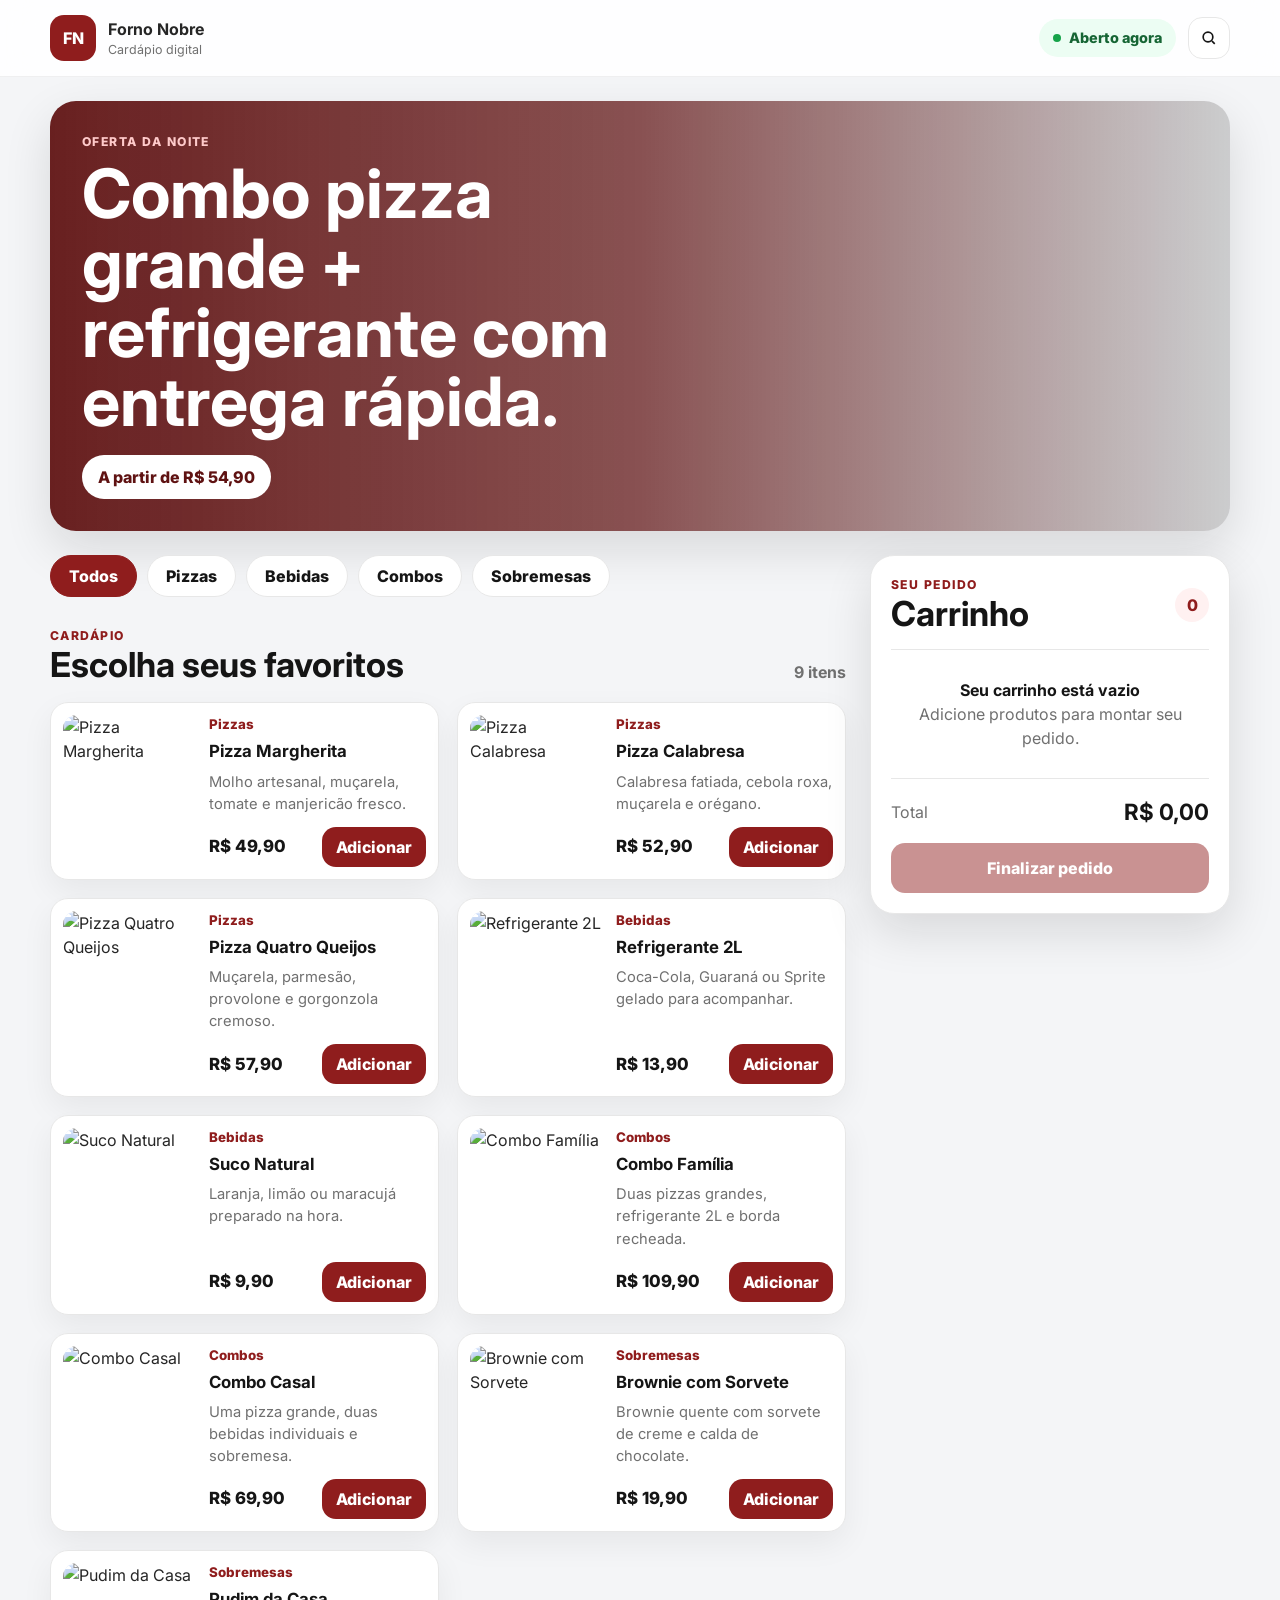
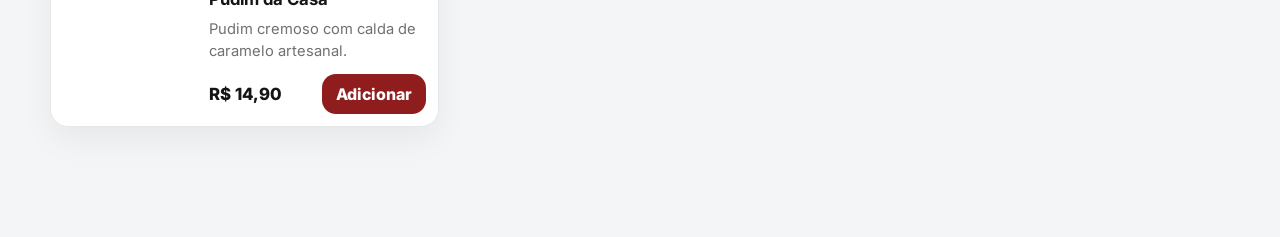
==== index.html @ 73dd830f "Add files via upload" ====
<!DOCTYPE html>
<html lang="pt-BR">
<head>
  <meta charset="UTF-8">
  <meta name="viewport" content="width=device-width, initial-scale=1.0, viewport-fit=cover">
  <title>Forno Nobre | Cardápio Digital</title>
  <link rel="preconnect" href="https://fonts.googleapis.com">
  <link rel="preconnect" href="https://fonts.gstatic.com" crossorigin>
  <link href="https://fonts.googleapis.com/css2?family=Inter:wght@400;500;600;700;800&display=swap" rel="stylesheet">
  <link rel="stylesheet" href="style.css">
</head>
<body>
  <header class="app-header">
    <div class="header-content">
      <a class="brand" href="#" aria-label="Forno Nobre">
        <span class="brand-mark">FN</span>
        <span>
          <strong>Forno Nobre</strong>
          <small>Cardápio digital</small>
        </span>
      </a>

      <div class="header-actions">
        <span class="status"><span></span>Aberto agora</span>
        <button class="search-toggle" id="searchToggle" type="button" aria-label="Mostrar busca">
          <svg viewBox="0 0 24 24" aria-hidden="true">
            <path d="M10.8 4a6.8 6.8 0 1 1 0 13.6 6.8 6.8 0 0 1 0-13.6Zm0 2a4.8 4.8 0 1 0 0 9.6 4.8 4.8 0 0 0 0-9.6Zm5.55 9.14 3.25 3.25-1.41 1.41-3.25-3.25 1.41-1.41Z"/>
          </svg>
        </button>
      </div>
    </div>

    <div class="search-bar" id="searchBar">
      <input id="searchInput" type="search" placeholder="Buscar pizza, bebida, combo..." autocomplete="off">
    </div>
  </header>

  <main class="page-shell">
    <section class="hero-banner" aria-label="Promoção principal">
      <div>
        <p>Oferta da noite</p>
        <h1>Combo pizza grande + refrigerante com entrega rápida.</h1>
        <span>A partir de R$ 54,90</span>
      </div>
    </section>

    <section class="menu-layout">
      <div class="menu-column">
        <section class="categories" aria-label="Categorias do cardápio">
          <button class="category active" type="button" data-category="Todos">Todos</button>
          <button class="category" type="button" data-category="Pizzas">Pizzas</button>
          <button class="category" type="button" data-category="Bebidas">Bebidas</button>
          <button class="category" type="button" data-category="Combos">Combos</button>
          <button class="category" type="button" data-category="Sobremesas">Sobremesas</button>
        </section>

        <section class="section-heading">
          <div>
            <p>Cardápio</p>
            <h2>Escolha seus favoritos</h2>
          </div>
          <span id="productCount">0 itens</span>
        </section>

        <section class="product-grid" id="productGrid" aria-live="polite"></section>
      </div>

      <aside class="cart-panel" aria-label="Carrinho do pedido">
        <div class="cart-header">
          <div>
            <p>Seu pedido</p>
            <h2>Carrinho</h2>
          </div>
          <span id="cartCount">0</span>
        </div>

        <div class="cart-items" id="cartItems"></div>

        <div class="cart-empty" id="cartEmpty">
          <strong>Seu carrinho está vazio</strong>
          <p>Adicione produtos para montar seu pedido.</p>
        </div>

        <div class="cart-summary">
          <div>
            <span>Total</span>
            <strong id="cartTotal">R$ 0,00</strong>
          </div>
          <button class="primary-btn" id="checkoutButton" type="button" disabled>Finalizar pedido</button>
        </div>
      </aside>
    </section>
  </main>

  <button class="mobile-cart-button" id="mobileCartButton" type="button">
    <span>Ver carrinho</span>
    <strong id="mobileCartTotal">R$ 0,00</strong>
  </button>

  <div class="modal-backdrop" id="checkoutModal" aria-hidden="true">
    <section class="checkout-modal" role="dialog" aria-modal="true" aria-labelledby="checkoutTitle">
      <div class="modal-header">
        <div>
          <p>Finalização</p>
          <h2 id="checkoutTitle">Dados do pedido</h2>
        </div>
        <button class="close-modal" id="closeModal" type="button" aria-label="Fechar finalização">×</button>
      </div>

      <form class="checkout-form" id="checkoutForm">
        <label>
          <span>Nome</span>
          <input id="customerName" type="text" placeholder="Seu nome" required>
        </label>

        <label>
          <span>Endereço</span>
          <input id="customerAddress" type="text" placeholder="Rua, número, bairro" required>
        </label>

        <label>
          <span>Forma de pagamento</span>
          <select id="paymentMethod" required>
            <option value="">Selecione</option>
            <option>Pix</option>
            <option>Cartão de crédito</option>
            <option>Cartão de débito</option>
            <option>Dinheiro</option>
          </select>
        </label>

        <label>
          <span>Observações</span>
          <textarea id="orderNotes" rows="4" placeholder="Ex: retirar cebola, troco para R$ 100..."></textarea>
        </label>

        <button class="primary-btn" type="submit">Finalizar no WhatsApp</button>
      </form>
    </section>
  </div>

  <script src="script.js"></script>
</body>
</html>
---- style.css ----
:root {
  --red: #8f1d1d;
  --red-dark: #5f1212;
  --red-soft: #fff1f1;
  --black: #151515;
  --text: #262626;
  --muted: #707070;
  --gray: #f4f5f7;
  --line: #e7e7e7;
  --white: #ffffff;
  --success: #16a34a;
  --shadow: 0 18px 48px rgba(18, 18, 18, 0.12);
  --radius: 18px;
}

* {
  box-sizing: border-box;
  margin: 0;
  padding: 0;
}

html {
  scroll-behavior: smooth;
}

body {
  min-height: 100vh;
  background: var(--gray);
  color: var(--text);
  font-family: "Inter", Arial, sans-serif;
  line-height: 1.5;
  overflow-x: hidden;
}

body::before {
  content: "";
  position: fixed;
  inset: 0;
  z-index: -1;
  background: var(--gray);
}

body.modal-open,
body.cart-open {
  overflow: hidden;
}

button,
input,
select,
textarea {
  font: inherit;
  font-size: 16px;
}

button {
  cursor: pointer;
}

img,
svg {
  display: block;
  max-width: 100%;
}

.app-header {
  position: sticky;
  top: 0;
  z-index: 20;
  border-bottom: 1px solid rgba(0, 0, 0, 0.06);
  background: rgba(255, 255, 255, 0.9);
  backdrop-filter: blur(16px);
}

.header-content {
  width: min(1180px, calc(100% - 32px));
  min-height: 76px;
  margin: 0 auto;
  display: flex;
  align-items: center;
  justify-content: space-between;
  gap: 16px;
}

.menu-column {
  min-width: 0;
}

.brand {
  display: flex;
  align-items: center;
  gap: 12px;
  color: inherit;
  text-decoration: none;
}

.brand-mark {
  display: grid;
  width: 46px;
  height: 46px;
  place-items: center;
  border-radius: 14px;
  background: var(--red);
  color: var(--white);
  font-weight: 800;
}

.brand strong,
.brand small {
  display: block;
}

.brand small {
  color: var(--muted);
  font-size: 0.78rem;
}

.header-actions {
  display: flex;
  align-items: center;
  gap: 12px;
}

.status {
  display: inline-flex;
  align-items: center;
  gap: 8px;
  min-height: 38px;
  border-radius: 999px;
  background: #ecfdf3;
  color: #166534;
  padding: 0 14px;
  font-size: 0.9rem;
  font-weight: 800;
}

.status span {
  width: 8px;
  height: 8px;
  border-radius: 50%;
  background: var(--success);
}

.search-toggle {
  display: grid;
  width: 42px;
  height: 42px;
  place-items: center;
  border: 1px solid var(--line);
  border-radius: 14px;
  background: var(--white);
  color: var(--black);
}

.search-toggle svg {
  width: 20px;
  height: 20px;
  fill: currentColor;
}

.search-bar {
  width: min(1180px, calc(100% - 32px));
  max-height: 0;
  margin: 0 auto;
  overflow: hidden;
  transition: max-height 0.28s ease, padding-bottom 0.28s ease;
}

.search-bar.open {
  max-height: 76px;
  padding-bottom: 16px;
}

.search-bar input {
  width: 100%;
  height: 48px;
  border: 1px solid var(--line);
  border-radius: 14px;
  background: var(--white);
  outline: none;
  padding: 0 16px;
}

.search-bar input:focus {
  border-color: var(--red);
  box-shadow: 0 0 0 4px rgba(143, 29, 29, 0.1);
}

.page-shell {
  width: min(1180px, calc(100% - 32px));
  margin: 0 auto;
  padding: 24px 0 110px;
}

.hero-banner {
  min-height: 260px;
  display: flex;
  align-items: center;
  overflow: hidden;
  border-radius: 26px;
  background:
    linear-gradient(90deg, rgba(95, 18, 18, 0.94), rgba(95, 18, 18, 0.72), rgba(21, 21, 21, 0.18)),
    url("https://images.unsplash.com/photo-1604382355076-af4b0eb60143?auto=format&fit=crop&w=1400&q=85") center/cover;
  color: var(--white);
  padding: 32px;
  box-shadow: var(--shadow);
}

.hero-banner div {
  width: min(560px, 100%);
}

.hero-banner p,
.section-heading p,
.cart-header p,
.modal-header p {
  color: var(--red);
  font-size: 0.76rem;
  font-weight: 800;
  letter-spacing: 0.12em;
  text-transform: uppercase;
}

.hero-banner p {
  color: #fecaca;
}

.hero-banner h1 {
  margin-top: 8px;
  font-size: clamp(2rem, 7vw, 4.25rem);
  line-height: 1.02;
}

.hero-banner span {
  display: inline-flex;
  margin-top: 18px;
  border-radius: 999px;
  background: var(--white);
  color: var(--red-dark);
  padding: 10px 16px;
  font-weight: 800;
}

.menu-layout {
  display: grid;
  grid-template-columns: minmax(0, 1fr) 360px;
  gap: 24px;
  margin-top: 24px;
  align-items: start;
}

.categories {
  display: flex;
  gap: 10px;
  overflow-x: auto;
  padding-bottom: 4px;
  -webkit-overflow-scrolling: touch;
}

.category {
  min-height: 42px;
  border: 1px solid var(--line);
  border-radius: 999px;
  background: var(--white);
  color: var(--black);
  padding: 0 18px;
  font-weight: 800;
  white-space: nowrap;
  transition: background 0.2s ease, color 0.2s ease, border-color 0.2s ease;
}

.category.active,
.category:hover {
  border-color: var(--red);
  background: var(--red);
  color: var(--white);
}

.section-heading {
  display: flex;
  align-items: end;
  justify-content: space-between;
  gap: 16px;
  margin: 26px 0 18px;
}

.section-heading div {
  min-width: 0;
}

.section-heading h2,
.cart-header h2,
.modal-header h2 {
  color: var(--black);
  font-size: clamp(1.5rem, 4vw, 2.15rem);
  line-height: 1.15;
}

#productCount {
  color: var(--muted);
  font-weight: 700;
  white-space: nowrap;
}

.product-grid {
  display: grid;
  grid-template-columns: repeat(2, minmax(0, 1fr));
  gap: 18px;
}

.product-card {
  display: grid;
  grid-template-columns: 132px 1fr;
  gap: 14px;
  min-height: 160px;
  border: 1px solid var(--line);
  border-radius: var(--radius);
  background: var(--white);
  padding: 12px;
  box-shadow: 0 12px 32px rgba(18, 18, 18, 0.06);
  transition: transform 0.2s ease, box-shadow 0.2s ease, border-color 0.2s ease;
}

.product-card:hover {
  transform: translateY(-3px);
  border-color: rgba(143, 29, 29, 0.28);
  box-shadow: 0 18px 44px rgba(18, 18, 18, 0.1);
}

.product-card img {
  width: 100%;
  height: 100%;
  min-height: 136px;
  border-radius: 14px;
  object-fit: cover;
}

.product-info {
  display: flex;
  flex-direction: column;
  min-width: 0;
}

.product-info small {
  color: var(--red);
  font-weight: 800;
}

.product-info h3 {
  margin-top: 4px;
  color: var(--black);
  font-size: 1.05rem;
}

.product-info p {
  margin-top: 6px;
  color: var(--muted);
  font-size: 0.92rem;
}

.product-footer {
  display: flex;
  align-items: center;
  justify-content: space-between;
  gap: 12px;
  margin-top: auto;
  padding-top: 12px;
}

.price {
  color: var(--black);
  font-size: 1.05rem;
  font-weight: 800;
}

.add-button,
.primary-btn {
  border: 0;
  border-radius: 14px;
  background: var(--red);
  color: var(--white);
  font-weight: 800;
  transition: transform 0.2s ease, background 0.2s ease, box-shadow 0.2s ease;
}

.add-button {
  min-height: 40px;
  padding: 0 14px;
}

.add-button:hover,
.primary-btn:hover:not(:disabled) {
  transform: translateY(-2px);
  background: var(--red-dark);
  box-shadow: 0 12px 24px rgba(143, 29, 29, 0.22);
}

.cart-panel {
  position: sticky;
  top: 100px;
  width: 100%;
  min-width: 0;
  border: 1px solid var(--line);
  border-radius: 24px;
  background: var(--white);
  padding: 20px;
  box-shadow: var(--shadow);
}

.cart-header {
  display: flex;
  align-items: center;
  justify-content: space-between;
  gap: 16px;
  padding-bottom: 16px;
  border-bottom: 1px solid var(--line);
}

.cart-header span {
  display: grid;
  width: 34px;
  height: 34px;
  place-items: center;
  border-radius: 50%;
  background: var(--red-soft);
  color: var(--red);
  font-weight: 800;
}

.cart-items {
  display: grid;
  gap: 12px;
  max-height: 380px;
  overflow: auto;
  padding: 16px 0;
}

.cart-empty {
  padding: 28px 0;
  color: var(--muted);
  text-align: center;
}

.cart-empty strong {
  display: block;
  color: var(--black);
}

.cart-item {
  display: grid;
  gap: 10px;
  border: 1px solid var(--line);
  border-radius: 16px;
  padding: 12px;
}

.cart-item-top {
  display: flex;
  justify-content: space-between;
  gap: 12px;
}

.cart-item-top div {
  min-width: 0;
}

.cart-item h3 {
  color: var(--black);
  font-size: 0.96rem;
}

.cart-item p {
  color: var(--muted);
  font-size: 0.88rem;
}

.remove-item {
  width: 28px;
  height: 28px;
  border: 0;
  border-radius: 50%;
  background: var(--red-soft);
  color: var(--red);
  font-weight: 800;
}

.quantity-row {
  display: flex;
  align-items: center;
  justify-content: space-between;
  gap: 12px;
  flex-wrap: wrap;
}

.quantity-controls {
  display: inline-flex;
  align-items: center;
  gap: 8px;
  border-radius: 999px;
  background: var(--gray);
  padding: 4px;
}

.quantity-controls button {
  display: grid;
  width: 30px;
  height: 30px;
  place-items: center;
  border: 0;
  border-radius: 50%;
  background: var(--white);
  color: var(--black);
  font-weight: 900;
}

.quantity-controls span {
  min-width: 24px;
  text-align: center;
  font-weight: 800;
}

.cart-summary {
  display: grid;
  gap: 14px;
  padding-top: 16px;
  border-top: 1px solid var(--line);
}

.cart-summary div {
  display: flex;
  align-items: center;
  justify-content: space-between;
  color: var(--muted);
}

.cart-summary strong {
  color: var(--black);
  font-size: 1.4rem;
}

.primary-btn {
  min-height: 50px;
  padding: 0 18px;
}

.primary-btn:disabled {
  cursor: not-allowed;
  opacity: 0.48;
}

.mobile-cart-button {
  position: fixed;
  right: 16px;
  bottom: max(16px, env(safe-area-inset-bottom));
  left: 16px;
  z-index: 18;
  display: none;
  align-items: center;
  justify-content: space-between;
  min-height: 56px;
  border: 0;
  border-radius: 18px;
  background: var(--black);
  color: var(--white);
  padding: 0 18px;
  box-shadow: var(--shadow);
}

.modal-backdrop {
  position: fixed;
  inset: 0;
  z-index: 40;
  display: grid;
  place-items: center;
  overflow: auto;
  background: rgba(0, 0, 0, 0.56);
  padding: 16px;
  opacity: 0;
  pointer-events: none;
  transition: opacity 0.2s ease;
}

.modal-backdrop.open {
  opacity: 1;
  pointer-events: auto;
}

.checkout-modal {
  width: min(560px, 100%);
  border-radius: 24px;
  background: var(--white);
  padding: 22px;
  box-shadow: var(--shadow);
  transform: translateY(16px);
  transition: transform 0.2s ease;
}

.modal-backdrop.open .checkout-modal {
  transform: translateY(0);
}

.modal-header {
  display: flex;
  align-items: start;
  justify-content: space-between;
  gap: 16px;
  margin-bottom: 18px;
}

.close-modal {
  width: 38px;
  height: 38px;
  border: 0;
  border-radius: 50%;
  background: var(--gray);
  color: var(--black);
  font-size: 1.5rem;
  line-height: 1;
}

.checkout-form {
  display: grid;
  gap: 14px;
}

.checkout-form label {
  display: grid;
  gap: 8px;
  color: var(--black);
  font-weight: 800;
}

.checkout-form input,
.checkout-form select,
.checkout-form textarea {
  width: 100%;
  border: 1px solid var(--line);
  border-radius: 14px;
  background: var(--white);
  color: var(--text);
  outline: none;
  padding: 14px;
}

.checkout-form textarea {
  resize: vertical;
}

.checkout-form input:focus,
.checkout-form select:focus,
.checkout-form textarea:focus {
  border-color: var(--red);
  box-shadow: 0 0 0 4px rgba(143, 29, 29, 0.1);
}

.no-results {
  grid-column: 1 / -1;
  border-radius: var(--radius);
  background: var(--white);
  padding: 32px;
  color: var(--muted);
  text-align: center;
}

@media (max-width: 1040px) {
  .menu-layout {
    grid-template-columns: 1fr;
  }

  .product-grid {
    grid-template-columns: repeat(2, minmax(0, 1fr));
  }

  .cart-panel {
    position: fixed;
    inset: auto 0 0;
    z-index: 30;
    max-height: 82vh;
    max-height: 82dvh;
    overflow: auto;
    border-radius: 24px 24px 0 0;
    padding-bottom: max(20px, env(safe-area-inset-bottom));
    transform: translateY(calc(100% + 24px));
    transition: transform 0.25s ease;
  }

  .cart-panel.open {
    transform: translateY(0);
  }

  .mobile-cart-button {
    display: flex;
  }
}

@media (max-width: 720px) {
  .header-content,
  .page-shell,
  .search-bar {
    width: min(100% - 24px, 1180px);
  }

  .status {
    display: none;
  }

  .hero-banner {
    min-height: 220px;
    border-radius: 22px;
    padding: 24px;
  }

  .section-heading {
    align-items: start;
    flex-direction: column;
    gap: 6px;
  }

  .product-grid {
    grid-template-columns: 1fr;
  }

  .product-card {
    grid-template-columns: minmax(108px, 32%) 1fr;
    min-height: auto;
  }

  .product-card img {
    height: 100%;
    min-height: 132px;
  }

  .cart-panel {
    right: 10px;
    left: 10px;
    width: auto;
  }

  .checkout-modal {
    width: min(100%, 520px);
  }
}

@media (max-width: 640px) {
  .page-shell {
    padding-top: 16px;
    padding-bottom: 104px;
  }

  .header-content {
    min-height: 66px;
  }

  .brand {
    min-width: 0;
  }

  .brand-mark {
    width: 42px;
    height: 42px;
    border-radius: 12px;
    flex: 0 0 auto;
  }

  .brand span:last-child {
    min-width: 0;
  }

  .brand strong {
    font-size: 0.96rem;
    white-space: nowrap;
  }

  .brand small {
    font-size: 0.72rem;
  }

  .search-toggle {
    width: 40px;
    height: 40px;
    flex: 0 0 auto;
  }

  .hero-banner {
    min-height: 190px;
    border-radius: 18px;
    padding: 20px;
    background:
      linear-gradient(90deg, rgba(95, 18, 18, 0.96), rgba(95, 18, 18, 0.76)),
      url("https://images.unsplash.com/photo-1604382355076-af4b0eb60143?auto=format&fit=crop&w=900&q=85") center/cover;
  }

  .hero-banner h1 {
    font-size: clamp(1.85rem, 9vw, 2.45rem);
  }

  .hero-banner span {
    padding: 9px 13px;
    font-size: 0.88rem;
  }

  .categories {
    margin-inline: -12px;
    padding-inline: 12px;
    scrollbar-width: none;
  }

  .categories::-webkit-scrollbar {
    display: none;
  }

  .category {
    min-height: 40px;
    padding: 0 15px;
    font-size: 0.9rem;
  }

  .product-card {
    grid-template-columns: 1fr;
    gap: 12px;
    padding: 10px;
  }

  .product-card img {
    width: 100%;
    height: 176px;
    min-height: 0;
  }

  .product-info h3 {
    font-size: 1rem;
  }

  .product-info p {
    font-size: 0.88rem;
  }

  .product-footer {
    align-items: stretch;
  }

  .add-button {
    min-width: 116px;
  }

  .cart-header h2,
  .modal-header h2 {
    font-size: 1.45rem;
  }

  .cart-panel {
    right: 8px;
    left: 8px;
    width: auto;
    max-height: 86vh;
    max-height: 86dvh;
    border-radius: 22px 22px 0 0;
    padding: 18px;
    padding-bottom: max(18px, env(safe-area-inset-bottom));
  }

  .cart-items {
    max-height: 46vh;
    max-height: 46dvh;
  }

  .mobile-cart-button {
    right: 12px;
    left: 12px;
    min-height: 54px;
    border-radius: 16px;
  }

  .checkout-modal {
    max-height: calc(100dvh - 32px);
    overflow: auto;
    border-radius: 20px;
    padding: 18px;
  }
}

@media (max-width: 480px) {
  .header-content,
  .page-shell,
  .search-bar {
    width: min(100% - 20px, 1180px);
  }

  .hero-banner {
    min-height: 176px;
    padding: 18px;
  }

  .hero-banner h1 {
    font-size: clamp(1.65rem, 8.5vw, 2.2rem);
  }

  .section-heading {
    margin: 22px 0 16px;
  }

  .section-heading h2 {
    font-size: 1.45rem;
  }

  .product-grid {
    gap: 14px;
  }

  .cart-summary strong {
    font-size: 1.22rem;
  }
}

@media (max-width: 360px) {
  .brand small {
    display: none;
  }

  .product-footer {
    flex-direction: column;
  }

  .add-button {
    width: 100%;
  }
}
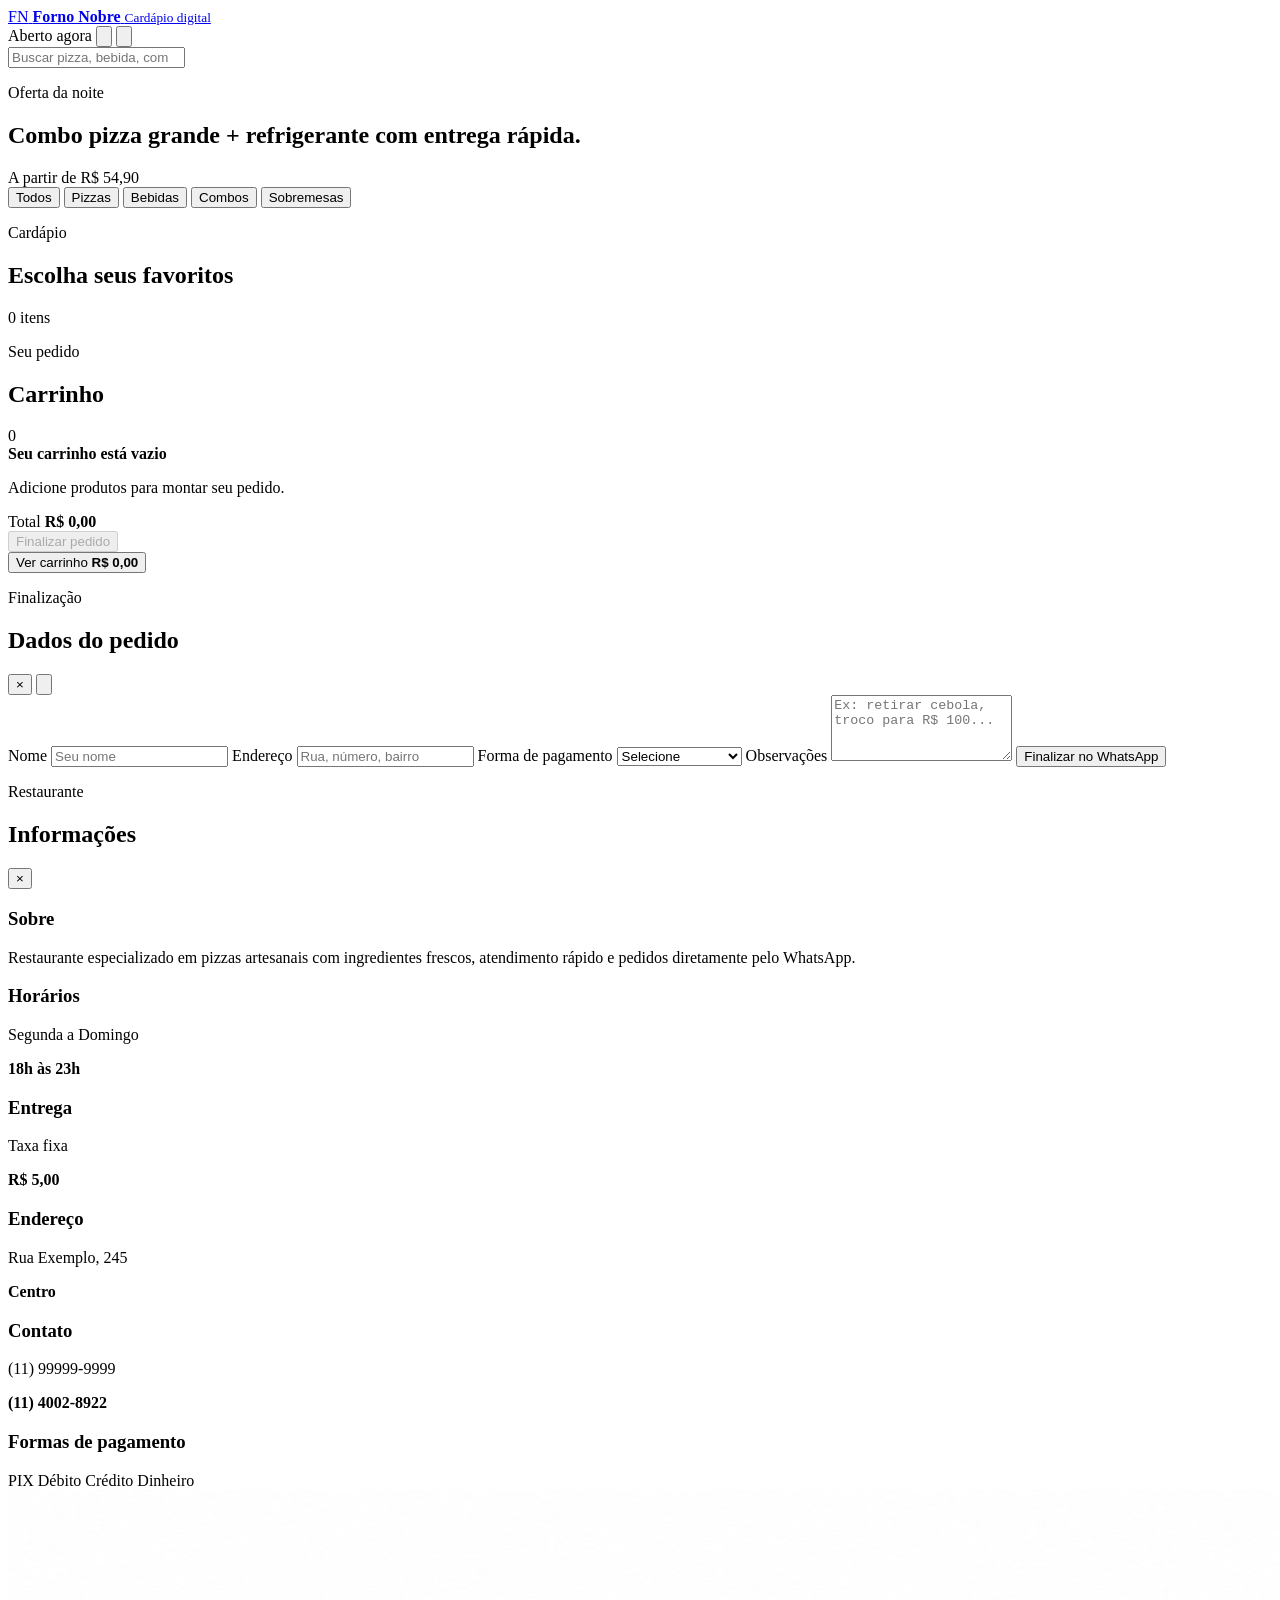
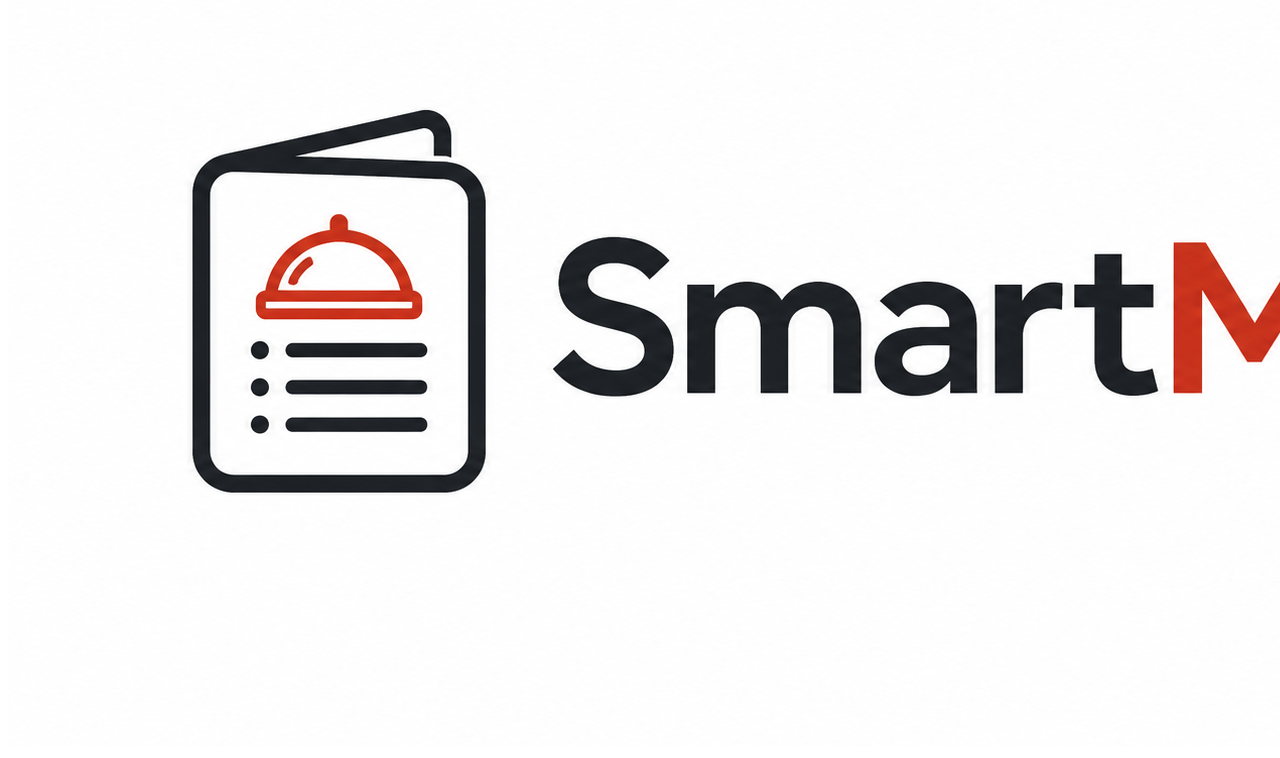
==== commit a4a0adb4: "Add files via upload Atualização SmartMenu" ====
--- a/index.html
+++ b/index.html
@@ -7,7 +7,7 @@
   <link rel="preconnect" href="https://fonts.googleapis.com">
   <link rel="preconnect" href="https://fonts.gstatic.com" crossorigin>
   <link href="https://fonts.googleapis.com/css2?family=Inter:wght@400;500;600;700;800&display=swap" rel="stylesheet">
-  <link rel="stylesheet" href="style.css">
+  <link rel="stylesheet" href="../css/style.css">
 </head>
 <body>
   <header class="app-header">
@@ -27,6 +27,13 @@
             <path d="M10.8 4a6.8 6.8 0 1 1 0 13.6 6.8 6.8 0 0 1 0-13.6Zm0 2a4.8 4.8 0 1 0 0 9.6 4.8 4.8 0 0 0 0-9.6Zm5.55 9.14 3.25 3.25-1.41 1.41-3.25-3.25 1.41-1.41Z"/>
           </svg>
         </button>
+
+        <button class="info-toggle" id="infoToggle" type="button" aria-label="Informações do restaurante">
+          <svg viewBox="0 0 24 24" aria-hidden="true">
+            <path d="M12 2a10 10 0 1 0 10 10A10 10 0 0 0 12 2Zm0 4.5a1.25 1.25 0 1 1-1.25 1.25A1.25 1.25 0 0 1 12 6.5Zm1.5 10h-3v-1.8h.8v-3h-.8V9.9h2.6v4.8h.4Z"/>
+          </svg>
+        </button>
+
       </div>
     </div>
 
@@ -105,6 +112,13 @@
           <h2 id="checkoutTitle">Dados do pedido</h2>
         </div>
         <button class="close-modal" id="closeModal" type="button" aria-label="Fechar finalização">×</button>
+
+        <button class="info-toggle" id="infoToggle" type="button" aria-label="Informações do restaurante">
+          <svg viewBox="0 0 24 24" aria-hidden="true">
+            <path d="M12 2a10 10 0 1 0 10 10A10 10 0 0 0 12 2Zm0 4.5a1.25 1.25 0 1 1-1.25 1.25A1.25 1.25 0 0 1 12 6.5Zm1.5 10h-3v-1.8h.8v-3h-.8V9.9h2.6v4.8h.4Z"/>
+          </svg>
+        </button>
+
       </div>
 
       <form class="checkout-form" id="checkoutForm">
@@ -139,6 +153,70 @@
     </section>
   </div>
 
-  <script src="script.js"></script>
+  
+  <div class="modal-backdrop" id="infoModal" aria-hidden="true">
+    <section class="info-modal" role="dialog" aria-modal="true" aria-labelledby="infoTitle">
+      <div class="modal-header">
+        <div>
+          <p>Restaurante</p>
+          <h2 id="infoTitle">Informações</h2>
+        </div>
+        <button class="close-modal" id="closeInfoModal" type="button" aria-label="Fechar informações">×</button>
+      </div>
+
+      <div class="restaurant-info-content">
+        <div class="info-block">
+          <h3>Sobre</h3>
+          <p>
+            Restaurante especializado em pizzas artesanais com ingredientes frescos,
+            atendimento rápido e pedidos diretamente pelo WhatsApp.
+          </p>
+        </div>
+
+        <div class="info-grid">
+          <div class="info-card">
+            <h3>Horários</h3>
+            <p>Segunda a Domingo</p>
+            <strong>18h às 23h</strong>
+          </div>
+
+          <div class="info-card">
+            <h3>Entrega</h3>
+            <p>Taxa fixa</p>
+            <strong>R$ 5,00</strong>
+          </div>
+
+          <div class="info-card">
+            <h3>Endereço</h3>
+            <p>Rua Exemplo, 245</p>
+            <strong>Centro</strong>
+          </div>
+
+          <div class="info-card">
+            <h3>Contato</h3>
+            <p>(11) 99999-9999</p>
+            <strong>(11) 4002-8922</strong>
+          </div>
+        </div>
+
+        <div class="info-block">
+          <h3>Formas de pagamento</h3>
+          <div class="payment-tags">
+            <span>PIX</span>
+            <span>Débito</span>
+            <span>Crédito</span>
+            <span>Dinheiro</span>
+          </div>
+        </div>
+      </div>
+    </section>
+  </div>
+
+  <footer class="smartmenu-footer">
+    <img src="../assets/smartmenu-logo.png" alt="SmartMenu">
+  </footer>
+
+
+  <script src="../js/script.js"></script>
 </body>
 </html>
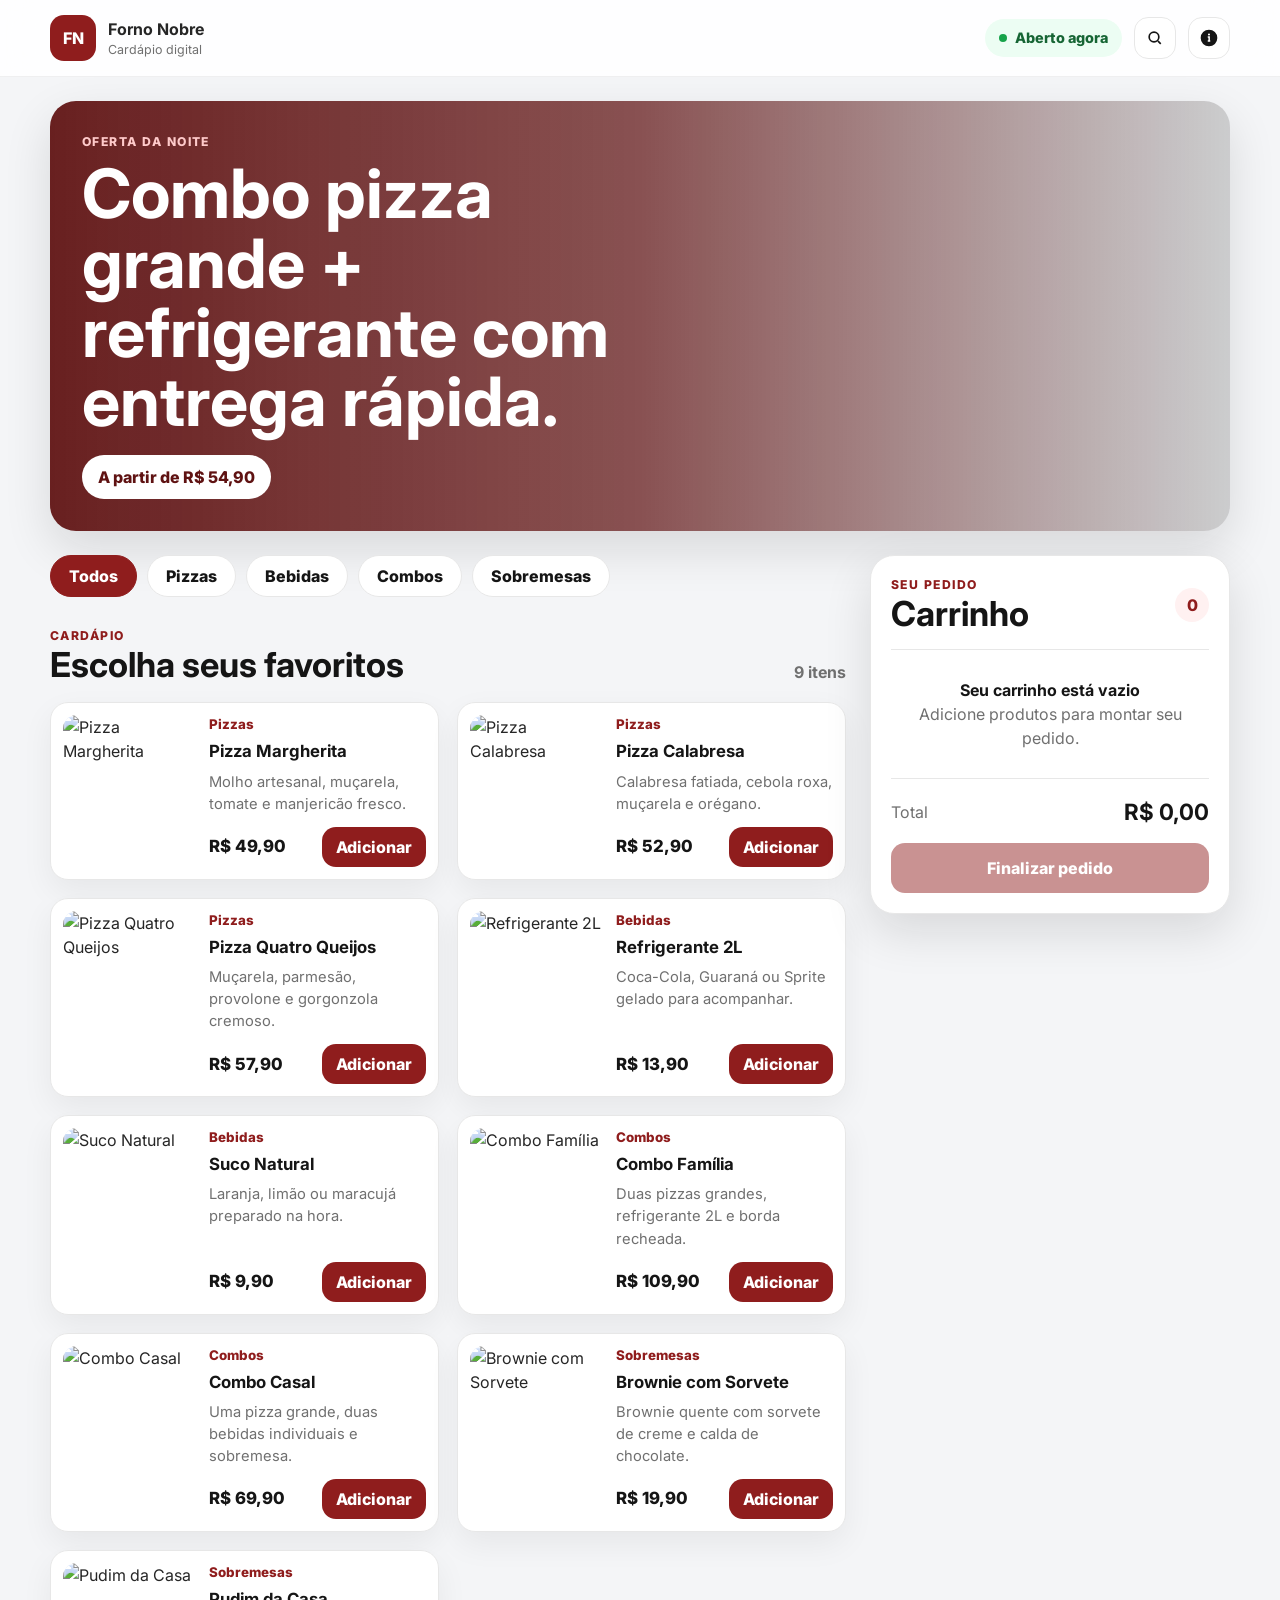
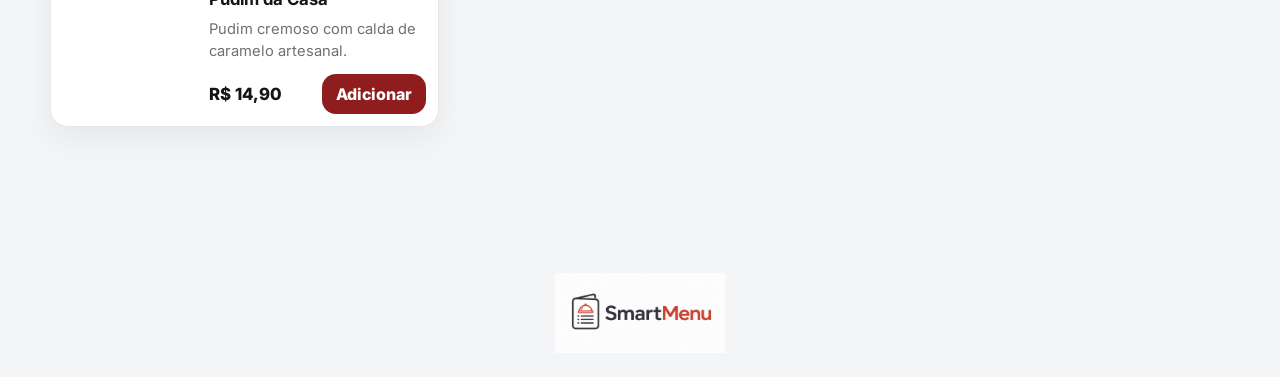
==== commit f33a441a: "Add files via upload Atualização SmartMenu" ====
--- a/index.html
+++ b/index.html
@@ -7,7 +7,7 @@
   <link rel="preconnect" href="https://fonts.googleapis.com">
   <link rel="preconnect" href="https://fonts.gstatic.com" crossorigin>
   <link href="https://fonts.googleapis.com/css2?family=Inter:wght@400;500;600;700;800&display=swap" rel="stylesheet">
-  <link rel="stylesheet" href="../css/style.css">
+  <link rel="stylesheet" href="style.css">
 </head>
 <body>
   <header class="app-header">
@@ -213,10 +213,10 @@
   </div>
 
   <footer class="smartmenu-footer">
-    <img src="../assets/smartmenu-logo.png" alt="SmartMenu">
+    <img src="assets/smartmenu-logo.png" alt="SmartMenu">
   </footer>
 
 
-  <script src="../js/script.js"></script>
+  <script src="script.js"></script>
 </body>
 </html>
--- a/style.css
+++ b/style.css
@@ -0,0 +1,1033 @@
+:root {
+  --red: #8f1d1d;
+  --red-dark: #5f1212;
+  --red-soft: #fff1f1;
+  --black: #151515;
+  --text: #262626;
+  --muted: #707070;
+  --gray: #f4f5f7;
+  --line: #e7e7e7;
+  --white: #ffffff;
+  --success: #16a34a;
+  --shadow: 0 18px 48px rgba(18, 18, 18, 0.12);
+  --radius: 18px;
+}
+
+* {
+  box-sizing: border-box;
+  margin: 0;
+  padding: 0;
+}
+
+html {
+  scroll-behavior: smooth;
+}
+
+body {
+  min-height: 100vh;
+  background: var(--gray);
+  color: var(--text);
+  font-family: "Inter", Arial, sans-serif;
+  line-height: 1.5;
+  overflow-x: hidden;
+}
+
+body::before {
+  content: "";
+  position: fixed;
+  inset: 0;
+  z-index: -1;
+  background: var(--gray);
+}
+
+body.modal-open,
+body.cart-open {
+  overflow: hidden;
+}
+
+button,
+input,
+select,
+textarea {
+  font: inherit;
+  font-size: 16px;
+}
+
+button {
+  cursor: pointer;
+}
+
+img,
+svg {
+  display: block;
+  max-width: 100%;
+}
+
+.app-header {
+  position: sticky;
+  top: 0;
+  z-index: 20;
+  border-bottom: 1px solid rgba(0, 0, 0, 0.06);
+  background: rgba(255, 255, 255, 0.9);
+  backdrop-filter: blur(16px);
+}
+
+.header-content {
+  width: min(1180px, calc(100% - 32px));
+  min-height: 76px;
+  margin: 0 auto;
+  display: flex;
+  align-items: center;
+  justify-content: space-between;
+  gap: 16px;
+}
+
+.menu-column {
+  min-width: 0;
+}
+
+.brand {
+  display: flex;
+  align-items: center;
+  gap: 12px;
+  color: inherit;
+  text-decoration: none;
+}
+
+.brand-mark {
+  display: grid;
+  width: 46px;
+  height: 46px;
+  place-items: center;
+  border-radius: 14px;
+  background: var(--red);
+  color: var(--white);
+  font-weight: 800;
+}
+
+.brand strong,
+.brand small {
+  display: block;
+}
+
+.brand small {
+  color: var(--muted);
+  font-size: 0.78rem;
+}
+
+.header-actions {
+  display: flex;
+  align-items: center;
+  gap: 12px;
+}
+
+.status {
+  display: inline-flex;
+  align-items: center;
+  gap: 8px;
+  min-height: 38px;
+  border-radius: 999px;
+  background: #ecfdf3;
+  color: #166534;
+  padding: 0 14px;
+  font-size: 0.9rem;
+  font-weight: 800;
+}
+
+.status span {
+  width: 8px;
+  height: 8px;
+  border-radius: 50%;
+  background: var(--success);
+}
+
+.search-toggle {
+  display: grid;
+  width: 42px;
+  height: 42px;
+  place-items: center;
+  border: 1px solid var(--line);
+  border-radius: 14px;
+  background: var(--white);
+  color: var(--black);
+}
+
+.search-toggle svg {
+  width: 20px;
+  height: 20px;
+  fill: currentColor;
+}
+
+.search-bar {
+  width: min(1180px, calc(100% - 32px));
+  max-height: 0;
+  margin: 0 auto;
+  overflow: hidden;
+  transition: max-height 0.28s ease, padding-bottom 0.28s ease;
+}
+
+.search-bar.open {
+  max-height: 76px;
+  padding-bottom: 16px;
+}
+
+.search-bar input {
+  width: 100%;
+  height: 48px;
+  border: 1px solid var(--line);
+  border-radius: 14px;
+  background: var(--white);
+  outline: none;
+  padding: 0 16px;
+}
+
+.search-bar input:focus {
+  border-color: var(--red);
+  box-shadow: 0 0 0 4px rgba(143, 29, 29, 0.1);
+}
+
+.page-shell {
+  width: min(1180px, calc(100% - 32px));
+  margin: 0 auto;
+  padding: 24px 0 110px;
+}
+
+.hero-banner {
+  min-height: 260px;
+  display: flex;
+  align-items: center;
+  overflow: hidden;
+  border-radius: 26px;
+  background:
+    linear-gradient(90deg, rgba(95, 18, 18, 0.94), rgba(95, 18, 18, 0.72), rgba(21, 21, 21, 0.18)),
+    url("https://images.unsplash.com/photo-1604382355076-af4b0eb60143?auto=format&fit=crop&w=1400&q=85") center/cover;
+  color: var(--white);
+  padding: 32px;
+  box-shadow: var(--shadow);
+}
+
+.hero-banner div {
+  width: min(560px, 100%);
+}
+
+.hero-banner p,
+.section-heading p,
+.cart-header p,
+.modal-header p {
+  color: var(--red);
+  font-size: 0.76rem;
+  font-weight: 800;
+  letter-spacing: 0.12em;
+  text-transform: uppercase;
+}
+
+.hero-banner p {
+  color: #fecaca;
+}
+
+.hero-banner h1 {
+  margin-top: 8px;
+  font-size: clamp(2rem, 7vw, 4.25rem);
+  line-height: 1.02;
+}
+
+.hero-banner span {
+  display: inline-flex;
+  margin-top: 18px;
+  border-radius: 999px;
+  background: var(--white);
+  color: var(--red-dark);
+  padding: 10px 16px;
+  font-weight: 800;
+}
+
+.menu-layout {
+  display: grid;
+  grid-template-columns: minmax(0, 1fr) 360px;
+  gap: 24px;
+  margin-top: 24px;
+  align-items: start;
+}
+
+.categories {
+  display: flex;
+  gap: 10px;
+  overflow-x: auto;
+  padding-bottom: 4px;
+  -webkit-overflow-scrolling: touch;
+}
+
+.category {
+  min-height: 42px;
+  border: 1px solid var(--line);
+  border-radius: 999px;
+  background: var(--white);
+  color: var(--black);
+  padding: 0 18px;
+  font-weight: 800;
+  white-space: nowrap;
+  transition: background 0.2s ease, color 0.2s ease, border-color 0.2s ease;
+}
+
+.category.active,
+.category:hover {
+  border-color: var(--red);
+  background: var(--red);
+  color: var(--white);
+}
+
+.section-heading {
+  display: flex;
+  align-items: end;
+  justify-content: space-between;
+  gap: 16px;
+  margin: 26px 0 18px;
+}
+
+.section-heading div {
+  min-width: 0;
+}
+
+.section-heading h2,
+.cart-header h2,
+.modal-header h2 {
+  color: var(--black);
+  font-size: clamp(1.5rem, 4vw, 2.15rem);
+  line-height: 1.15;
+}
+
+#productCount {
+  color: var(--muted);
+  font-weight: 700;
+  white-space: nowrap;
+}
+
+.product-grid {
+  display: grid;
+  grid-template-columns: repeat(2, minmax(0, 1fr));
+  gap: 18px;
+}
+
+.product-card {
+  display: grid;
+  grid-template-columns: 132px 1fr;
+  gap: 14px;
+  min-height: 160px;
+  border: 1px solid var(--line);
+  border-radius: var(--radius);
+  background: var(--white);
+  padding: 12px;
+  box-shadow: 0 12px 32px rgba(18, 18, 18, 0.06);
+  transition: transform 0.2s ease, box-shadow 0.2s ease, border-color 0.2s ease;
+}
+
+.product-card:hover {
+  transform: translateY(-3px);
+  border-color: rgba(143, 29, 29, 0.28);
+  box-shadow: 0 18px 44px rgba(18, 18, 18, 0.1);
+}
+
+.product-card img {
+  width: 100%;
+  height: 100%;
+  min-height: 136px;
+  border-radius: 14px;
+  object-fit: cover;
+}
+
+.product-info {
+  display: flex;
+  flex-direction: column;
+  min-width: 0;
+}
+
+.product-info small {
+  color: var(--red);
+  font-weight: 800;
+}
+
+.product-info h3 {
+  margin-top: 4px;
+  color: var(--black);
+  font-size: 1.05rem;
+}
+
+.product-info p {
+  margin-top: 6px;
+  color: var(--muted);
+  font-size: 0.92rem;
+}
+
+.product-footer {
+  display: flex;
+  align-items: center;
+  justify-content: space-between;
+  gap: 12px;
+  margin-top: auto;
+  padding-top: 12px;
+}
+
+.price {
+  color: var(--black);
+  font-size: 1.05rem;
+  font-weight: 800;
+}
+
+.add-button,
+.primary-btn {
+  border: 0;
+  border-radius: 14px;
+  background: var(--red);
+  color: var(--white);
+  font-weight: 800;
+  transition: transform 0.2s ease, background 0.2s ease, box-shadow 0.2s ease;
+}
+
+.add-button {
+  min-height: 40px;
+  padding: 0 14px;
+}
+
+.add-button:hover,
+.primary-btn:hover:not(:disabled) {
+  transform: translateY(-2px);
+  background: var(--red-dark);
+  box-shadow: 0 12px 24px rgba(143, 29, 29, 0.22);
+}
+
+.cart-panel {
+  position: sticky;
+  top: 100px;
+  width: 100%;
+  min-width: 0;
+  border: 1px solid var(--line);
+  border-radius: 24px;
+  background: var(--white);
+  padding: 20px;
+  box-shadow: var(--shadow);
+}
+
+.cart-header {
+  display: flex;
+  align-items: center;
+  justify-content: space-between;
+  gap: 16px;
+  padding-bottom: 16px;
+  border-bottom: 1px solid var(--line);
+}
+
+.cart-header span {
+  display: grid;
+  width: 34px;
+  height: 34px;
+  place-items: center;
+  border-radius: 50%;
+  background: var(--red-soft);
+  color: var(--red);
+  font-weight: 800;
+}
+
+.cart-items {
+  display: grid;
+  gap: 12px;
+  max-height: 380px;
+  overflow: auto;
+  padding: 16px 0;
+}
+
+.cart-empty {
+  padding: 28px 0;
+  color: var(--muted);
+  text-align: center;
+}
+
+.cart-empty strong {
+  display: block;
+  color: var(--black);
+}
+
+.cart-item {
+  display: grid;
+  gap: 10px;
+  border: 1px solid var(--line);
+  border-radius: 16px;
+  padding: 12px;
+}
+
+.cart-item-top {
+  display: flex;
+  justify-content: space-between;
+  gap: 12px;
+}
+
+.cart-item-top div {
+  min-width: 0;
+}
+
+.cart-item h3 {
+  color: var(--black);
+  font-size: 0.96rem;
+}
+
+.cart-item p {
+  color: var(--muted);
+  font-size: 0.88rem;
+}
+
+.remove-item {
+  width: 28px;
+  height: 28px;
+  border: 0;
+  border-radius: 50%;
+  background: var(--red-soft);
+  color: var(--red);
+  font-weight: 800;
+}
+
+.quantity-row {
+  display: flex;
+  align-items: center;
+  justify-content: space-between;
+  gap: 12px;
+  flex-wrap: wrap;
+}
+
+.quantity-controls {
+  display: inline-flex;
+  align-items: center;
+  gap: 8px;
+  border-radius: 999px;
+  background: var(--gray);
+  padding: 4px;
+}
+
+.quantity-controls button {
+  display: grid;
+  width: 30px;
+  height: 30px;
+  place-items: center;
+  border: 0;
+  border-radius: 50%;
+  background: var(--white);
+  color: var(--black);
+  font-weight: 900;
+}
+
+.quantity-controls span {
+  min-width: 24px;
+  text-align: center;
+  font-weight: 800;
+}
+
+.cart-summary {
+  display: grid;
+  gap: 14px;
+  padding-top: 16px;
+  border-top: 1px solid var(--line);
+}
+
+.cart-summary div {
+  display: flex;
+  align-items: center;
+  justify-content: space-between;
+  color: var(--muted);
+}
+
+.cart-summary strong {
+  color: var(--black);
+  font-size: 1.4rem;
+}
+
+.primary-btn {
+  min-height: 50px;
+  padding: 0 18px;
+}
+
+.primary-btn:disabled {
+  cursor: not-allowed;
+  opacity: 0.48;
+}
+
+.mobile-cart-button {
+  position: fixed;
+  right: 16px;
+  bottom: max(16px, env(safe-area-inset-bottom));
+  left: 16px;
+  z-index: 18;
+  display: none;
+  align-items: center;
+  justify-content: space-between;
+  min-height: 56px;
+  border: 0;
+  border-radius: 18px;
+  background: var(--black);
+  color: var(--white);
+  padding: 0 18px;
+  box-shadow: var(--shadow);
+}
+
+.modal-backdrop {
+  position: fixed;
+  inset: 0;
+  z-index: 40;
+  display: grid;
+  place-items: center;
+  overflow: auto;
+  background: rgba(0, 0, 0, 0.56);
+  padding: 16px;
+  opacity: 0;
+  pointer-events: none;
+  transition: opacity 0.2s ease;
+}
+
+.modal-backdrop.open {
+  opacity: 1;
+  pointer-events: auto;
+}
+
+.checkout-modal {
+  width: min(560px, 100%);
+  border-radius: 24px;
+  background: var(--white);
+  padding: 22px;
+  box-shadow: var(--shadow);
+  transform: translateY(16px);
+  transition: transform 0.2s ease;
+}
+
+.modal-backdrop.open .checkout-modal {
+  transform: translateY(0);
+}
+
+.modal-header {
+  display: flex;
+  align-items: start;
+  justify-content: space-between;
+  gap: 16px;
+  margin-bottom: 18px;
+}
+
+.close-modal {
+  width: 38px;
+  height: 38px;
+  border: 0;
+  border-radius: 50%;
+  background: var(--gray);
+  color: var(--black);
+  font-size: 1.5rem;
+  line-height: 1;
+}
+
+.checkout-form {
+  display: grid;
+  gap: 14px;
+}
+
+.checkout-form label {
+  display: grid;
+  gap: 8px;
+  color: var(--black);
+  font-weight: 800;
+}
+
+.checkout-form input,
+.checkout-form select,
+.checkout-form textarea {
+  width: 100%;
+  border: 1px solid var(--line);
+  border-radius: 14px;
+  background: var(--white);
+  color: var(--text);
+  outline: none;
+  padding: 14px;
+}
+
+.checkout-form textarea {
+  resize: vertical;
+}
+
+.checkout-form input:focus,
+.checkout-form select:focus,
+.checkout-form textarea:focus {
+  border-color: var(--red);
+  box-shadow: 0 0 0 4px rgba(143, 29, 29, 0.1);
+}
+
+.no-results {
+  grid-column: 1 / -1;
+  border-radius: var(--radius);
+  background: var(--white);
+  padding: 32px;
+  color: var(--muted);
+  text-align: center;
+}
+
+@media (max-width: 1040px) {
+  .menu-layout {
+    grid-template-columns: 1fr;
+  }
+
+  .product-grid {
+    grid-template-columns: repeat(2, minmax(0, 1fr));
+  }
+
+  .cart-panel {
+    position: fixed;
+    inset: auto 0 0;
+    z-index: 30;
+    max-height: 82vh;
+    max-height: 82dvh;
+    overflow: auto;
+    border-radius: 24px 24px 0 0;
+    padding-bottom: max(20px, env(safe-area-inset-bottom));
+    transform: translateY(calc(100% + 24px));
+    transition: transform 0.25s ease;
+  }
+
+  .cart-panel.open {
+    transform: translateY(0);
+  }
+
+  .mobile-cart-button {
+    display: flex;
+  }
+}
+
+@media (max-width: 720px) {
+  .header-content,
+  .page-shell,
+  .search-bar {
+    width: min(100% - 24px, 1180px);
+  }
+
+  .status {
+    display: none;
+  }
+
+  .hero-banner {
+    min-height: 220px;
+    border-radius: 22px;
+    padding: 24px;
+  }
+
+  .section-heading {
+    align-items: start;
+    flex-direction: column;
+    gap: 6px;
+  }
+
+  .product-grid {
+    grid-template-columns: 1fr;
+  }
+
+  .product-card {
+    grid-template-columns: minmax(108px, 32%) 1fr;
+    min-height: auto;
+  }
+
+  .product-card img {
+    height: 100%;
+    min-height: 132px;
+  }
+
+  .cart-panel {
+    right: 10px;
+    left: 10px;
+    width: auto;
+  }
+
+  .checkout-modal {
+    width: min(100%, 520px);
+  }
+}
+
+@media (max-width: 640px) {
+  .page-shell {
+    padding-top: 16px;
+    padding-bottom: 104px;
+  }
+
+  .header-content {
+    min-height: 66px;
+  }
+
+  .brand {
+    min-width: 0;
+  }
+
+  .brand-mark {
+    width: 42px;
+    height: 42px;
+    border-radius: 12px;
+    flex: 0 0 auto;
+  }
+
+  .brand span:last-child {
+    min-width: 0;
+  }
+
+  .brand strong {
+    font-size: 0.96rem;
+    white-space: nowrap;
+  }
+
+  .brand small {
+    font-size: 0.72rem;
+  }
+
+  .search-toggle {
+    width: 40px;
+    height: 40px;
+    flex: 0 0 auto;
+  }
+
+  .hero-banner {
+    min-height: 190px;
+    border-radius: 18px;
+    padding: 20px;
+    background:
+      linear-gradient(90deg, rgba(95, 18, 18, 0.96), rgba(95, 18, 18, 0.76)),
+      url("https://images.unsplash.com/photo-1604382355076-af4b0eb60143?auto=format&fit=crop&w=900&q=85") center/cover;
+  }
+
+  .hero-banner h1 {
+    font-size: clamp(1.85rem, 9vw, 2.45rem);
+  }
+
+  .hero-banner span {
+    padding: 9px 13px;
+    font-size: 0.88rem;
+  }
+
+  .categories {
+    margin-inline: -12px;
+    padding-inline: 12px;
+    scrollbar-width: none;
+  }
+
+  .categories::-webkit-scrollbar {
+    display: none;
+  }
+
+  .category {
+    min-height: 40px;
+    padding: 0 15px;
+    font-size: 0.9rem;
+  }
+
+  .product-card {
+    grid-template-columns: 1fr;
+    gap: 12px;
+    padding: 10px;
+  }
+
+  .product-card img {
+    width: 100%;
+    height: 176px;
+    min-height: 0;
+  }
+
+  .product-info h3 {
+    font-size: 1rem;
+  }
+
+  .product-info p {
+    font-size: 0.88rem;
+  }
+
+  .product-footer {
+    align-items: stretch;
+  }
+
+  .add-button {
+    min-width: 116px;
+  }
+
+  .cart-header h2,
+  .modal-header h2 {
+    font-size: 1.45rem;
+  }
+
+  .cart-panel {
+    right: 8px;
+    left: 8px;
+    width: auto;
+    max-height: 86vh;
+    max-height: 86dvh;
+    border-radius: 22px 22px 0 0;
+    padding: 18px;
+    padding-bottom: max(18px, env(safe-area-inset-bottom));
+  }
+
+  .cart-items {
+    max-height: 46vh;
+    max-height: 46dvh;
+  }
+
+  .mobile-cart-button {
+    right: 12px;
+    left: 12px;
+    min-height: 54px;
+    border-radius: 16px;
+  }
+
+  .checkout-modal {
+    max-height: calc(100dvh - 32px);
+    overflow: auto;
+    border-radius: 20px;
+    padding: 18px;
+  }
+}
+
+@media (max-width: 480px) {
+  .header-content,
+  .page-shell,
+  .search-bar {
+    width: min(100% - 20px, 1180px);
+  }
+
+  .hero-banner {
+    min-height: 176px;
+    padding: 18px;
+  }
+
+  .hero-banner h1 {
+    font-size: clamp(1.65rem, 8.5vw, 2.2rem);
+  }
+
+  .section-heading {
+    margin: 22px 0 16px;
+  }
+
+  .section-heading h2 {
+    font-size: 1.45rem;
+  }
+
+  .product-grid {
+    gap: 14px;
+  }
+
+  .cart-summary strong {
+    font-size: 1.22rem;
+  }
+}
+
+@media (max-width: 360px) {
+  .brand small {
+    display: none;
+  }
+
+  .product-footer {
+    flex-direction: column;
+  }
+
+  .add-button {
+    width: 100%;
+  }
+}
+
+
+.info-toggle {
+  display: grid;
+  width: 42px;
+  height: 42px;
+  place-items: center;
+  border: 1px solid var(--line);
+  border-radius: 14px;
+  background: var(--white);
+  color: var(--black);
+}
+
+.info-toggle svg {
+  width: 20px;
+  height: 20px;
+  fill: currentColor;
+}
+
+.info-modal {
+  width: min(640px, 100%);
+  border-radius: 24px;
+  background: var(--white);
+  padding: 22px;
+  box-shadow: var(--shadow);
+  transform: translateY(16px);
+  transition: transform 0.2s ease;
+}
+
+.modal-backdrop.open .info-modal {
+  transform: translateY(0);
+}
+
+.restaurant-info-content {
+  display: grid;
+  gap: 20px;
+}
+
+.info-block h3,
+.info-card h3 {
+  color: var(--black);
+  margin-bottom: 8px;
+}
+
+.info-block p,
+.info-card p {
+  color: var(--muted);
+}
+
+.info-grid {
+  display: grid;
+  grid-template-columns: repeat(2, minmax(0, 1fr));
+  gap: 14px;
+}
+
+.info-card {
+  border: 1px solid var(--line);
+  border-radius: 18px;
+  padding: 16px;
+  background: var(--gray);
+}
+
+.info-card strong {
+  display: block;
+  margin-top: 6px;
+  color: var(--black);
+}
+
+.payment-tags {
+  display: flex;
+  flex-wrap: wrap;
+  gap: 10px;
+}
+
+.payment-tags span {
+  border-radius: 999px;
+  background: var(--red-soft);
+  color: var(--red);
+  padding: 10px 14px;
+  font-weight: 700;
+}
+
+.smartmenu-footer {
+  display: flex;
+  justify-content: center;
+  padding: 36px 20px 24px;
+}
+
+.smartmenu-footer img {
+  width: 170px;
+  opacity: 0.9;
+}
+
+@media (max-width: 640px) {
+  .info-grid {
+    grid-template-columns: 1fr;
+  }
+
+  .info-modal {
+    padding: 18px;
+  }
+
+  .smartmenu-footer img {
+    width: 140px;
+  }
+}
